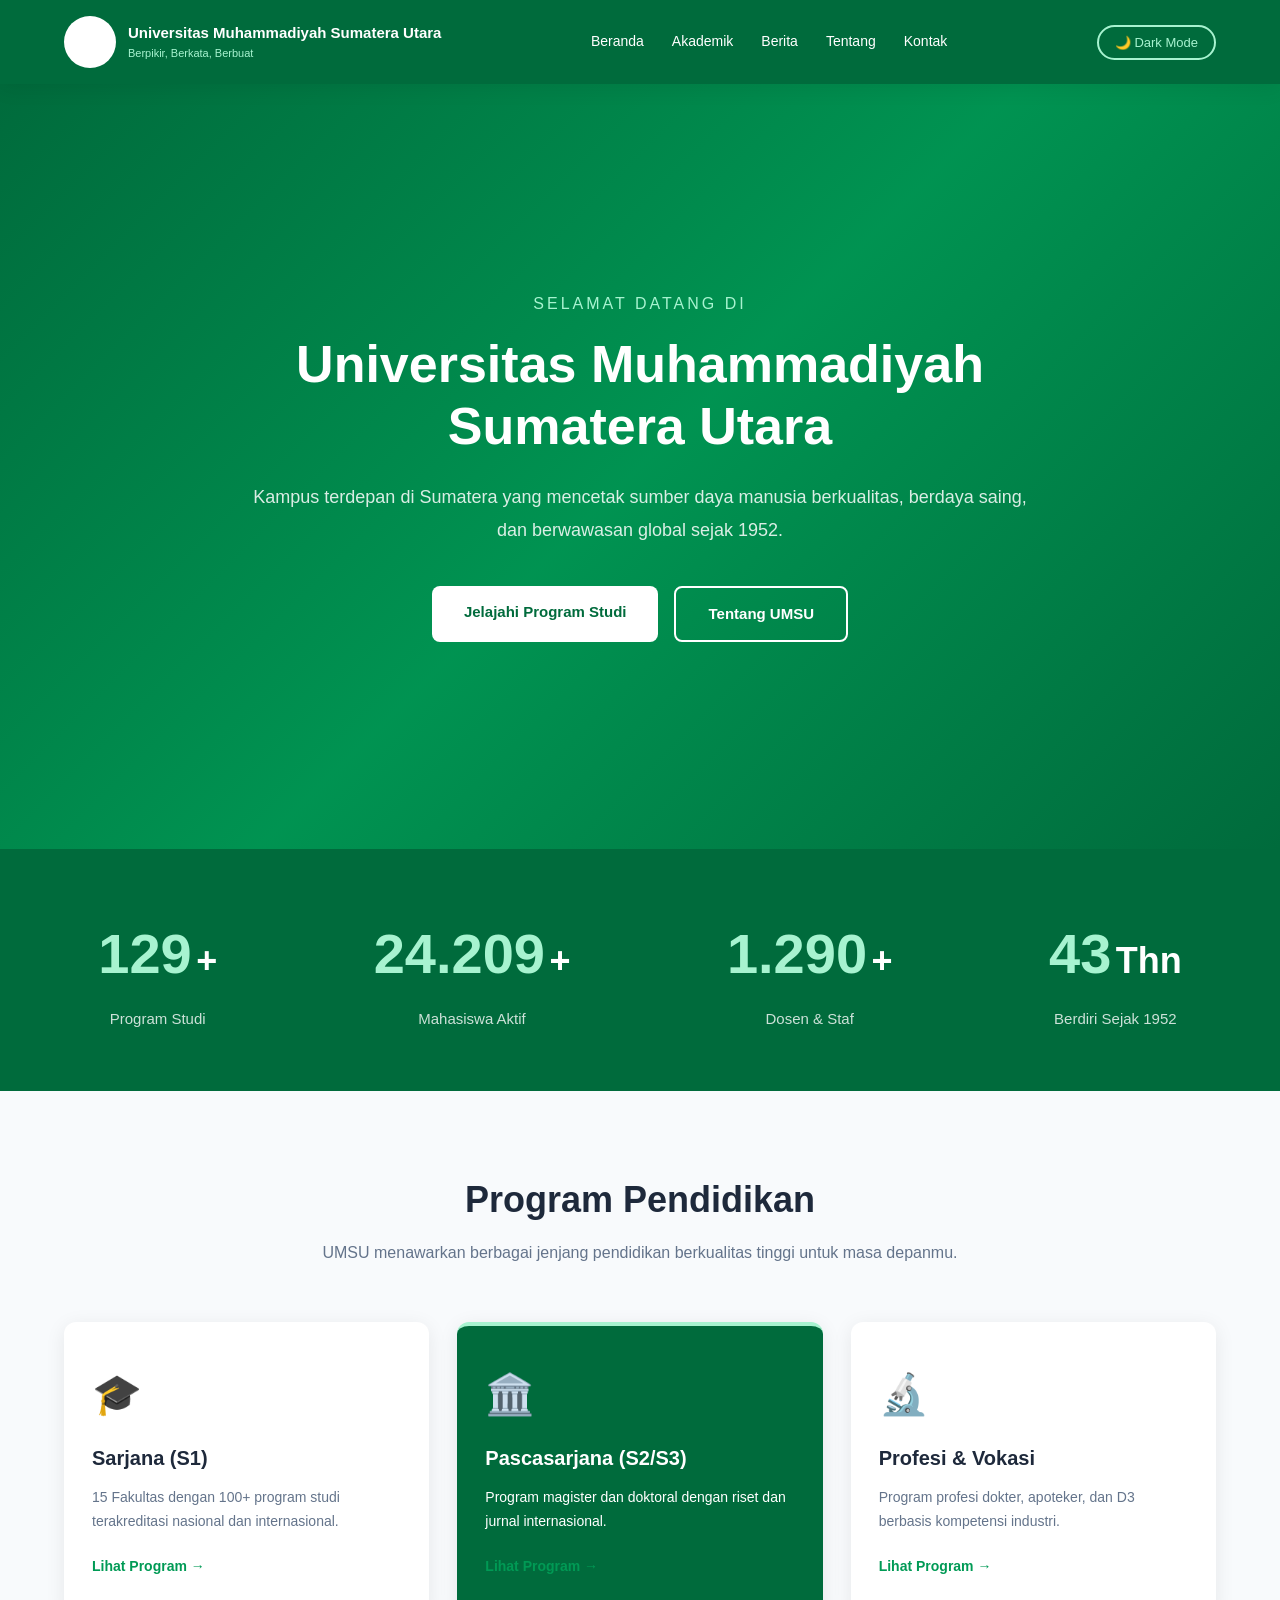
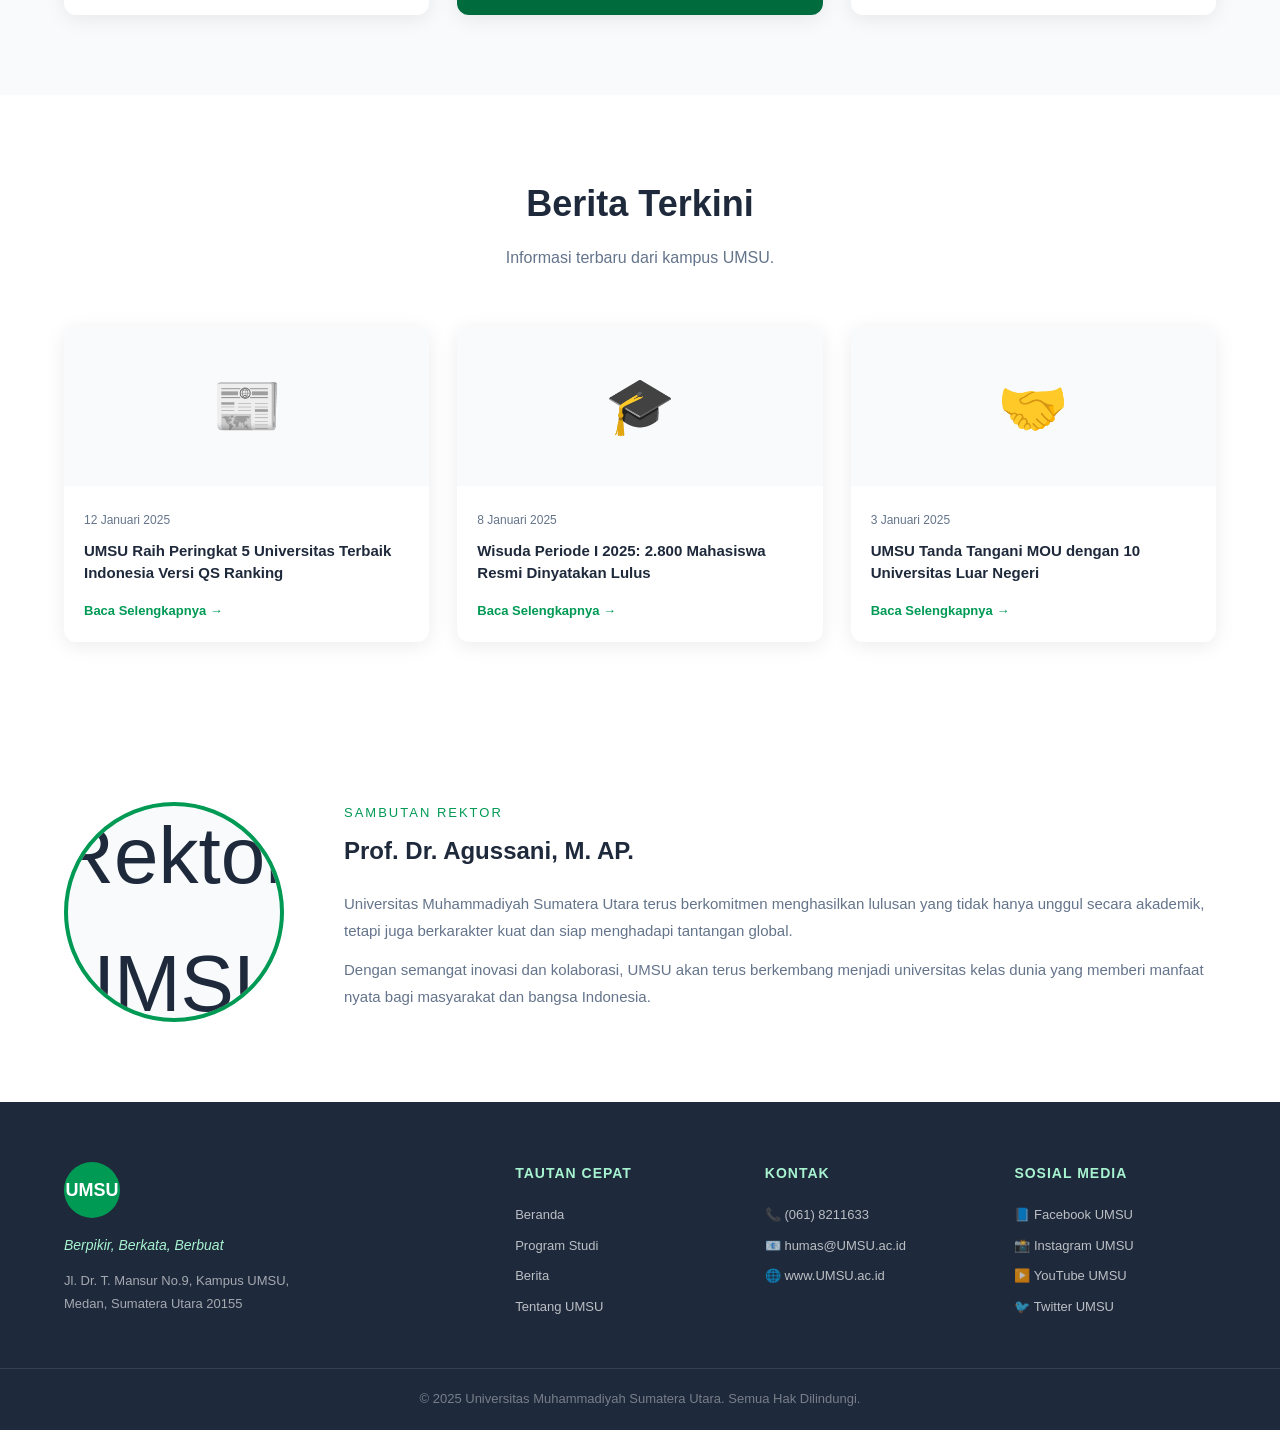
==== index.html @ 6f615d18 "Update and rename revi.index.html to index.html" ====
<!DOCTYPE html>
<html lang="id">

<head>
  <meta charset="UTF-8">
  <meta name="viewport" content="width=device-width, initial-scale=1.0">
  <title>Universitas Muhammadiyah Sumatera Utara</title>
  <link rel="stylesheet" href="style5-1.css">
</head>

<body>

  <!-- NAVBAR -->
  <header id="navbar">

    <div class="navbar-container">

      <!-- Logo kiri -->
      <div class="navbar-logo">
        <div class="logo-bulat"></div>
        <div class="logo-teks">
          <span class="logo-nama">Universitas Muhammadiyah Sumatera Utara</span>
          <span class="logo-sub">Berpikir, Berkata, Berbuat</span>
        </div>
      </div>

      <!-- Menu navigasi tengah -->
      <nav class="navbar-menu">
        <a href="#hero" class="menu-link">Beranda</a>
        <a href="#program" class="menu-link">Akademik</a>
        <a href="#berita" class="menu-link">Berita</a>
        <a href="#sambutan" class="menu-link">Tentang</a>
        <a href="#footer" class="menu-link">Kontak</a>
      </nav>

      <!-- Tombol kanan -->
      <button id="dark-toggle" class="tombol-dark">
        🌙 Dark Mode
      </button>

    </div>

  </header>

  <!-- HERO SECTION -->
  <section id="hero">

    <div class="hero-overlay">
      <div class="hero-konten">

        <p class="hero-label">Selamat Datang di</p>

        <h1 class="hero-judul">
          Universitas Muhammadiyah Sumatera Utara
        </h1>

        <p class="hero-sub">
          Kampus terdepan di Sumatera yang mencetak
          sumber daya manusia berkualitas, berdaya saing,
          dan berwawasan global sejak 1952.
        </p>

        <div class="hero-tombol-grup">
          <a href="#program" class="tombol-utama">
            Jelajahi Program Studi
          </a>
          <a href="#sambutan" class="tombol-outline">
            Tentang UMSU
          </a>
        </div>

      </div>
    </div>

  </section>

  <!-- STATISTIK -->
  <section id="statistik">

    <div class="statistik-container">

      <div class="stat-item">
        <span class="stat-angka" data-target="220">0</span>
        <span class="stat-satuan">+</span>
        <p class="stat-label">Program Studi</p>
      </div>

      <div class="stat-item">
        <span class="stat-angka" data-target="45000">0</span>
        <span class="stat-satuan">+</span>
        <p class="stat-label">Mahasiswa Aktif</p>
      </div>

      <div class="stat-item">
        <span class="stat-angka" data-target="2400">0</span>
        <span class="stat-satuan">+</span>
        <p class="stat-label">Dosen & Staf</p>
      </div>

      <div class="stat-item">
        <span class="stat-angka" data-target="72">0</span>
        <span class="stat-satuan">Thn</span>
        <p class="stat-label">Berdiri Sejak 1952</p>
      </div>

    </div>

  </section>

  <!-- PROGRAM STUDI -->
  <section id="program">

    <div class="section-wrapper">

      <div class="section-header">
        <h2 class="section-judul">Program Pendidikan</h2>
        <p class="section-sub">
          UMSU menawarkan berbagai jenjang pendidikan
          berkualitas tinggi untuk masa depanmu.
        </p>
      </div>

      <div class="program-grid">

        <div class="program-kartu">
          <div class="kartu-ikon">🎓</div>
          <h3 class="kartu-judul">Sarjana (S1)</h3>
          <p class="kartu-deskripsi">
            15 Fakultas dengan 100+ program studi
            terakreditasi nasional dan internasional.
          </p>
          <a href="#" class="kartu-link">Lihat Program →</a>
        </div>

        <div class="program-kartu unggulan">
          <div class="kartu-ikon">🏛️</div>
          <h3 class="kartu-judul">Pascasarjana (S2/S3)</h3>
          <p class="kartu-deskripsi">
            Program magister dan doktoral dengan
            riset dan jurnal internasional.
          </p>
          <a href="#" class="kartu-link">Lihat Program →</a>
        </div>

        <div class="program-kartu">
          <div class="kartu-ikon">🔬</div>
          <h3 class="kartu-judul">Profesi & Vokasi</h3>
          <p class="kartu-deskripsi">
            Program profesi dokter, apoteker,
            dan D3 berbasis kompetensi industri.
          </p>
          <a href="#" class="kartu-link">Lihat Program →</a>
        </div>

      </div>
    </div>

  </section>

  <!-- BERITA -->
  <section id="berita">

    <div class="section-wrapper">

      <div class="section-header">
        <h2 class="section-judul">Berita Terkini</h2>
        <p class="section-sub">Informasi terbaru dari kampus UMSU.</p>
      </div>

      <div class="berita-grid">

        <article class="berita-kartu">
          <div class="berita-gambar">📰</div>
          <div class="berita-isi">
            <span class="berita-tanggal">12 Januari 2025</span>
            <h3 class="berita-judul">
              UMSU Raih Peringkat 5 Universitas
              Terbaik Indonesia Versi QS Ranking
            </h3>
            <a href="#" class="berita-link">Baca Selengkapnya →</a>
          </div>
        </article>

        <article class="berita-kartu">
          <div class="berita-gambar">🎓</div>
          <div class="berita-isi">
            <span class="berita-tanggal">8 Januari 2025</span>
            <h3 class="berita-judul">
              Wisuda Periode I 2025: 2.800 Mahasiswa
              Resmi Dinyatakan Lulus
            </h3>
            <a href="#" class="berita-link">Baca Selengkapnya →</a>
          </div>
        </article>

        <article class="berita-kartu">
          <div class="berita-gambar">🤝</div>
          <div class="berita-isi">
            <span class="berita-tanggal">3 Januari 2025</span>
            <h3 class="berita-judul">
              UMSU Tanda Tangani MOU dengan
              10 Universitas Luar Negeri
            </h3>
            <a href="#" class="berita-link">Baca Selengkapnya →</a>
          </div>
        </article>

      </div>
    </div>

  </section>

  <!-- SAMBUTAN REKTOR -->
  <section id="sambutan">

    <div class="section-wrapper">
      <div class="sambutan-container">

        <div class="sambutan-gambar">
          <div class="foto-rektor">
            <img src="rektor.png" alt="Rektor UMSU" class=foto-rektor-img/></div>
        </div>

        <div class="sambutan-teks">
          <p class="sambutan-label">Sambutan Rektor</p>
          <h2 class="sambutan-nama">
            Prof. Dr. Agussani, M. AP.
          </h2>
          <p class="sambutan-isi">
            Universitas Muhammadiyah Sumatera Utara terus berkomitmen
            menghasilkan lulusan yang tidak hanya unggul
            secara akademik, tetapi juga berkarakter kuat
            dan siap menghadapi tantangan global.
          </p>
          <p class="sambutan-isi">
            Dengan semangat inovasi dan kolaborasi,
            UMSU akan terus berkembang menjadi universitas
            kelas dunia yang memberi manfaat nyata bagi
            masyarakat dan bangsa Indonesia.
          </p>
        </div>

      </div>
    </div>

  </section>

  <!-- FOOTER -->
  <footer id="footer">

    <div class="footer-container">

      <div class="footer-kolom">
        <div class="footer-logo">UMSU</div>
        <p class="footer-tagline">
          Berpikir, Berkata, Berbuat
        </p>
        <p class="footer-alamat">
          Jl. Dr. T. Mansur No.9, Kampus UMSU,<br>
          Medan, Sumatera Utara 20155
        </p>
      </div>

      <div class="footer-kolom">
        <h4 class="footer-judul-kolom">Tautan Cepat</h4>
        <a href="#hero" class="footer-link">Beranda</a>
        <a href="#program" class="footer-link">Program Studi</a>
        <a href="#berita" class="footer-link">Berita</a>
        <a href="#sambutan" class="footer-link">Tentang UMSU</a>
      </div>

      <div class="footer-kolom">
        <h4 class="footer-judul-kolom">Kontak</h4>
        <p class="footer-link">📞 (061) 8211633</p>
        <p class="footer-link">📧 humas@UMSU.ac.id</p>
        <p class="footer-link">🌐 www.UMSU.ac.id</p>
      </div>

      <div class="footer-kolom">
        <h4 class="footer-judul-kolom">Sosial Media</h4>
        <a href="https://www.facebook.com/UMSUMedan" class="footer-link">📘 Facebook UMSU</a>
        <a href="https://www.instagram.com/umsumedan" class="footer-link">📸 Instagram UMSU</a>
        <a href="https://www.youtube.com/@UMSUMedan" class="footer-link">▶️ YouTube UMSU</a>
        <a href="#" class="footer-link">🐦 Twitter UMSU</a>
      </div>

    </div>

    <div class="footer-bawah">
      <p>© 2025 Universitas Muhammadiyah Sumatera Utara. Semua Hak Dilindungi.</p>
    </div>

  </footer>

  <script src="script5-1.js"></script>
</body>

</html>
---- style5-1.css ----
/* =============================================
   UNIVERSITAS MUHAMMADIYAH SUMATERA UTARA — STYLE.CSS
   Tulis dari baris 1, jangan copy-paste!
   ============================================= */

/* CSS VARIABLES — palet warna utama USU */
:root {
  --hijau-tua:       #006B3C;
  --hijau-muda:      #009A55;
  --hijau-terang:    #A7F3D0;
  --putih:           #FFFFFF;
  --abu-gelap:       #1E293B;
  --abu-muda:        #64748B;
  --bg-section:      #F8FAFC;
  --shadow:           0 4px 20px rgba(0,0,0,0.08);
}

/* RESET DASAR — hapus margin/padding bawaan browser */
* {
  margin:       0;
  padding:      0;
  box-sizing:   border-box;
}

/* BODY */
body {
  font-family:      "Segoe UI", Arial, sans-serif;
  background-color: var(--putih);
  color:            var(--abu-gelap);
  line-height:      1.6;
}

/* SCROLL HALUS — untuk navigasi */
html {
  scroll-behavior: smooth;
}

/* =============================================
   NAVBAR
   ============================================= */

#navbar {
  position:         sticky;
  top:              0;
  z-index:          1000;
  background-color: var(--hijau-tua);
  box-shadow:       var(--shadow);
  transition:       all 0.3s ease;
}

.navbar-container {
  display:          flex;
  align-items:      center;
  justify-content:  space-between;
  max-width:        1200px;
  margin:           0 auto;
  padding:          16px 24px;
}

.navbar-logo {
  display:          flex;
  align-items:      center;
  gap:              12px;
}

.logo-bulat {
  width:            52px;
  height:           52px;
  background-color: var(--putih);
  color:            var(--hijau-tua);
  border-radius:    50%;
  display:          flex;
  align-items:      center;
  justify-content:  center;
  font-weight:      bold;
  font-size:        16px;
}

.logo-teks {
  display:          flex;
  flex-direction:   column;
}

.logo-nama {
  color:            var(--putih);
  font-weight:      bold;
  font-size:        15px;
}

.logo-sub {
  color:            var(--hijau-terang);
  font-size:        11px;
}

.navbar-menu {
  display:          flex;
  gap:              28px;
}

.menu-link {
  color:            var(--putih);
  text-decoration:  none;
  font-size:        14px;
  font-weight:      500;
  padding:          6px 0;
  border-bottom:    2px solid transparent;
  transition:       border-color 0.3s ease;
}

.menu-link:hover {
  border-bottom-color: var(--hijau-terang);
}

.tombol-dark {
  background-color: transparent;
  border:           2px solid var(--hijau-terang);
  color:            var(--hijau-terang);
  padding:          8px 16px;
  border-radius:    20px;
  cursor:           pointer;
  font-size:        13px;
  transition:       all 0.3s ease;
}

.tombol-dark:hover {
  background-color: var(--hijau-terang);
  color:            var(--hijau-tua);
}

/* =============================================
   HERO SECTION
   ============================================= */

#hero {
  min-height:       85vh;
  background-color: var(--hijau-tua);
  background-image: linear-gradient(
    135deg,
    rgba(0, 107, 60, 0.95) 0%,
    rgba(0, 154, 85, 0.85) 50%,
    rgba(0, 107, 60, 0.95) 100%
  );
  display:          flex;
  align-items:      center;
  justify-content:  center;
  position:         relative;
}

.hero-overlay {
  width:            100%;
  padding:          80px 24px;
}

.hero-konten {
  max-width:        800px;
  margin:           0 auto;
  text-align:       center;
}

.hero-label {
  color:            var(--hijau-terang);
  font-size:        16px;
  letter-spacing:   3px;
  text-transform:   uppercase;
  margin-bottom:    16px;
}

.hero-judul {
  color:            var(--putih);
  font-size:        52px;
  font-weight:      800;
  line-height:      1.2;
  margin-bottom:    24px;
}

.hero-sub {
  color:            rgba(255, 255, 255, 0.85);
  font-size:        18px;
  line-height:      1.8;
  margin-bottom:    40px;
}

.hero-tombol-grup {
  display:          flex;
  gap:              16px;
  justify-content:  center;
  flex-wrap:        wrap;
}

.tombol-utama {
  background-color: var(--putih);
  color:            var(--hijau-tua);
  padding:          14px 32px;
  border-radius:    8px;
  text-decoration:  none;
  font-weight:      700;
  font-size:        15px;
  transition:       all 0.3s ease;
}

.tombol-utama:hover {
  background-color: var(--hijau-terang);
  transform:        translateY(-2px);
}

.tombol-outline {
  border:           2px solid var(--putih);
  color:            var(--putih);
  padding:          14px 32px;
  border-radius:    8px;
  text-decoration:  none;
  font-weight:      700;
  font-size:        15px;
  transition:       all 0.3s ease;
}

.tombol-outline:hover {
  background-color: var(--putih);
  color:            var(--hijau-tua);
  transform:        translateY(-2px);
}

/* =============================================
   STATISTIK
   ============================================= */

#statistik {
  background-color: var(--hijau-tua);
  padding:          60px 24px;
}

.statistik-container {
  display:          flex;
  justify-content:  space-around;
  align-items:      center;
  max-width:        1200px;
  margin:           0 auto;
  flex-wrap:        wrap;
  gap:              40px;
}

.stat-item {
  text-align:       center;
  color:            var(--putih);
}

.stat-angka {
  font-size:        56px;
  font-weight:      800;
  color:            var(--hijau-terang);
}

.stat-satuan {
  font-size:        36px;
  font-weight:      700;
  color:            var(--putih);
}

.stat-label {
  font-size:        15px;
  color:            rgba(255, 255, 255, 0.8);
  margin-top:       8px;
}

/* =============================================
   REUSABLE SECTION STYLES
   ============================================= */

.section-wrapper {
  max-width:        1200px;
  margin:           0 auto;
  padding:          80px 24px;
}

.section-header {
  text-align:       center;
  margin-bottom:    56px;
}

.section-judul {
  font-size:        36px;
  font-weight:      800;
  color:            var(--abu-gelap);
  margin-bottom:    12px;
}

.section-sub {
  font-size:        16px;
  color:            var(--abu-muda);
}

/* =============================================
   PROGRAM STUDI
   ============================================= */

#program {
  background-color: var(--bg-section);
}

.program-grid {
  display:                  grid;
  grid-template-columns:    repeat(3, 1fr);
  gap:                      28px;
}

.program-kartu {
  background-color: var(--putih);
  border-radius:    12px;
  padding:          36px 28px;
  box-shadow:       var(--shadow);
  transition:       transform 0.3s ease, box-shadow 0.3s ease;
  border-top:       4px solid transparent;
}

.program-kartu:hover {
  transform:    translateY(-6px);
  box-shadow:   0 12px 36px rgba(0,0,0,0.12);
  border-top:   4px solid var(--hijau-muda);
}

.program-kartu.unggulan {
  background-color: var(--hijau-tua);
  border-top:       4px solid var(--hijau-terang);
}

.program-kartu.unggulan .kartu-judul,
.program-kartu.unggulan .kartu-deskripsi {
  color: var(--putih);
}

.kartu-ikon {
  font-size:        40px;
  margin-bottom:    16px;
}

.kartu-judul {
  font-size:        20px;
  font-weight:      700;
  margin-bottom:    12px;
  color:            var(--abu-gelap);
}

.kartu-deskripsi {
  font-size:        14px;
  color:            var(--abu-muda);
  line-height:      1.7;
  margin-bottom:    20px;
}

.kartu-link {
  color:            var(--hijau-muda);
  text-decoration:  none;
  font-weight:      600;
  font-size:        14px;
}

/* =============================================
   BERITA
   ============================================= */

.berita-grid {
  display:                  grid;
  grid-template-columns:    repeat(3, 1fr);
  gap:                      28px;
}

.berita-kartu {
  background-color:         var(--putih);
  border-radius:            12px;
  overflow:                 hidden;
  box-shadow:               var(--shadow);
  transition:               transform 0.3s ease;
}

.berita-kartu:hover {
  transform: translateY(-4px);
}

.berita-gambar {
  background-color: var(--bg-section);
  height:           160px;
  display:          flex;
  align-items:      center;
  justify-content:  center;
  font-size:        56px;
}

.berita-isi {
  padding: 20px;
}

.berita-tanggal {
  font-size:    12px;
  color:        var(--abu-muda);
}

.berita-judul {
  font-size:    15px;
  font-weight:  700;
  margin:       8px 0 12px;
  line-height:  1.5;
  color:        var(--abu-gelap);
}

.berita-link {
  color:            var(--hijau-muda);
  text-decoration:  none;
  font-size:        13px;
  font-weight:      600;
}

/* =============================================
   SAMBUTAN REKTOR
   ============================================= */

.sambutan-container {
  display:      flex;
  gap:          60px;
  align-items:  center;
}

.sambutan-gambar {
  flex-shrink: 0;
}

.foto-rektor {
  width:            220px;
  height:           220px;
  background-color: var(--bg-section);
  border-radius:    50%;
  display:          flex;
  align-items:      center;
  justify-content:  center;
  font-size:        80px;
  border:           4px solid var(--hijau-muda);
  overflow:         hidden;
}

.foto-rektor-img  {
    width:              100%;
    height:             100%;
    object-fit:         cover;
    object-position:    top center;
    border-radius:      50%;
}

.sambutan-label {
  color:            var(--hijau-muda);
  font-size:        13px;
  letter-spacing:   2px;
  text-transform:   uppercase;
  margin-bottom:    8px;
}

.sambutan-nama {
  font-size:        24px;
  font-weight:      800;
  color:            var(--abu-gelap);
  margin-bottom:    20px;
}

.sambutan-isi {
  font-size:        15px;
  line-height:      1.8;
  color:            var(--abu-muda);
  margin-bottom:    12px;
}

/* =============================================
   FOOTER
   ============================================= */

#footer {
  background-color: var(--abu-gelap);
  color:            var(--putih);
}

.footer-container {
  display:               grid;
  grid-template-columns: 2fr 1fr 1fr 1fr;
  gap:                  48px;
  max-width:            1200px;
  margin:               0 auto;
  padding:              60px 24px 40px;
}

.footer-logo {
  width:                56px;
  height:               56px;
  background-color:     var(--hijau-muda);
  border-radius:        50%;
  display:              flex;
  align-items:          center;
  justify-content:      center;
  font-weight:          bold;
  font-size:            18px;
  margin-bottom:        16px;
}

.footer-tagline {
  color:                var(--hijau-terang);
  font-style:           italic;
  margin-bottom:        12px;
  font-size:            14px;
}

.footer-alamat {
  color:             rgba(255,255,255,0.6);
  font-size:           13px;
  line-height:         1.8;
}

.footer-judul-kolom {
  color:            var(--hijau-terang);
  font-size:        14px;
  font-weight:      700;
  margin-bottom:    20px;
  letter-spacing:   1px;
  text-transform:   uppercase;
}

.footer-link {
  display:          block;
  color:            rgba(255,255,255,0.7);
  text-decoration:  none;
  font-size:        13px;
  margin-bottom:    10px;
  transition:       color 0.2s ease;
}

.footer-link:hover {
  color:            var(--hijau-terang);
}

.footer-bawah {
  text-align:       center;
  padding:          20px 24px;
  border-top:       1px solid rgba(255,255,255,0.1);
  font-size:        13px;
  color:            rgba(255,255,255,0.4);
}

/* =============================================
   DARK MODE
   ============================================= */

body.dark-mode {
  background-color: #0F172A;
  color: #E2E8F0;
}

body.dark-mode .section-judul,
body.dark-mode .sambutan-nama,
body.dark-mode .berita-judul,
body.dark-mode .kartu-judul {
  color: #E2E8F0;
}

body.dark-mode .program-kartu,
body.dark-mode .berita-kartu {
  background-color: #1E293B;
}

body.dark-mode #program,
body.dark-mode #berita {
  background-color: #0F172A;
}

/* =============================================
   NAVBAR SAAT DI-SCROLL
   ============================================= */

#navbar.navbar-scroll {
  background-color:      rgba(0, 60, 30, 0.98);
  box-shadow:            0 4px 24px rgba(0,0,0,0.25);
  padding:               0;
}

#navbar.navbar-scroll .navbar-container {
  padding: 10px 24px;
}
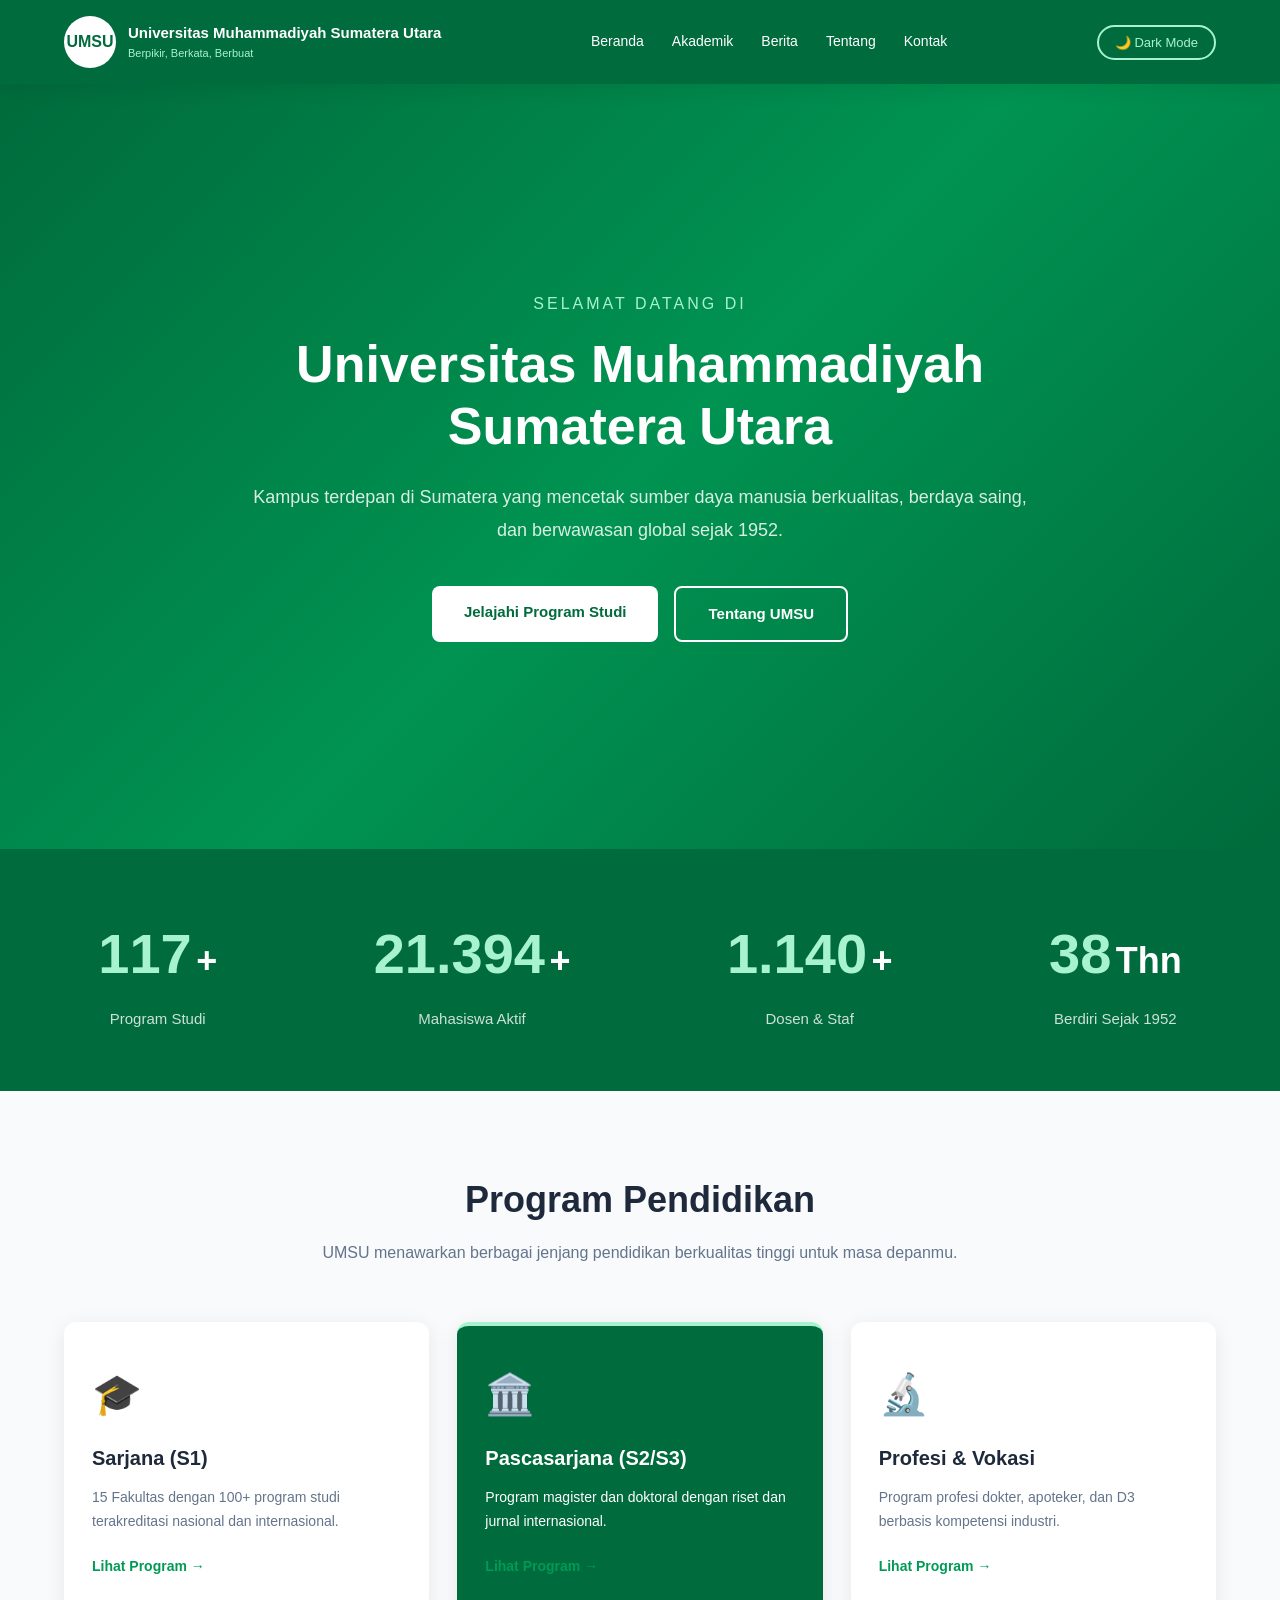
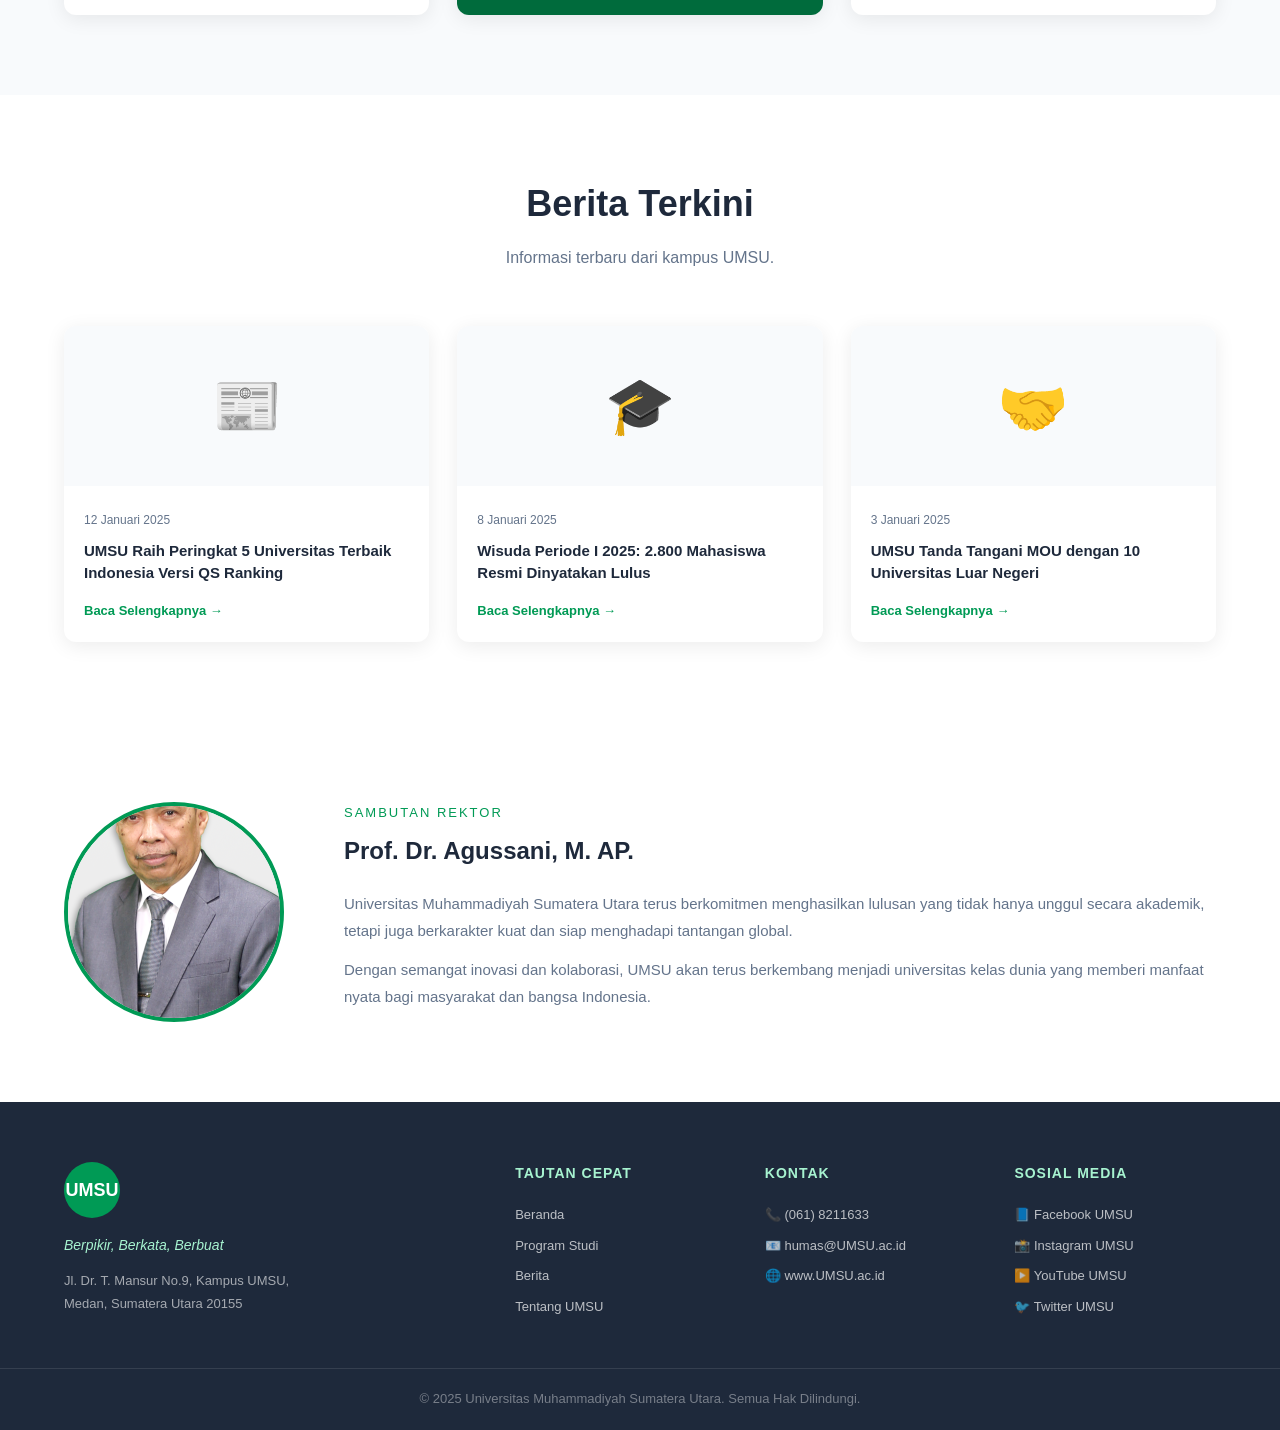
==== commit 3f71f24b: "Update index.html" ====
--- a/index.html
+++ b/index.html
@@ -17,7 +17,7 @@
 
       <!-- Logo kiri -->
       <div class="navbar-logo">
-        <div class="logo-bulat"></div>
+        <div class="logo-bulat">UMSU</div>
         <div class="logo-teks">
           <span class="logo-nama">Universitas Muhammadiyah Sumatera Utara</span>
           <span class="logo-sub">Berpikir, Berkata, Berbuat</span>
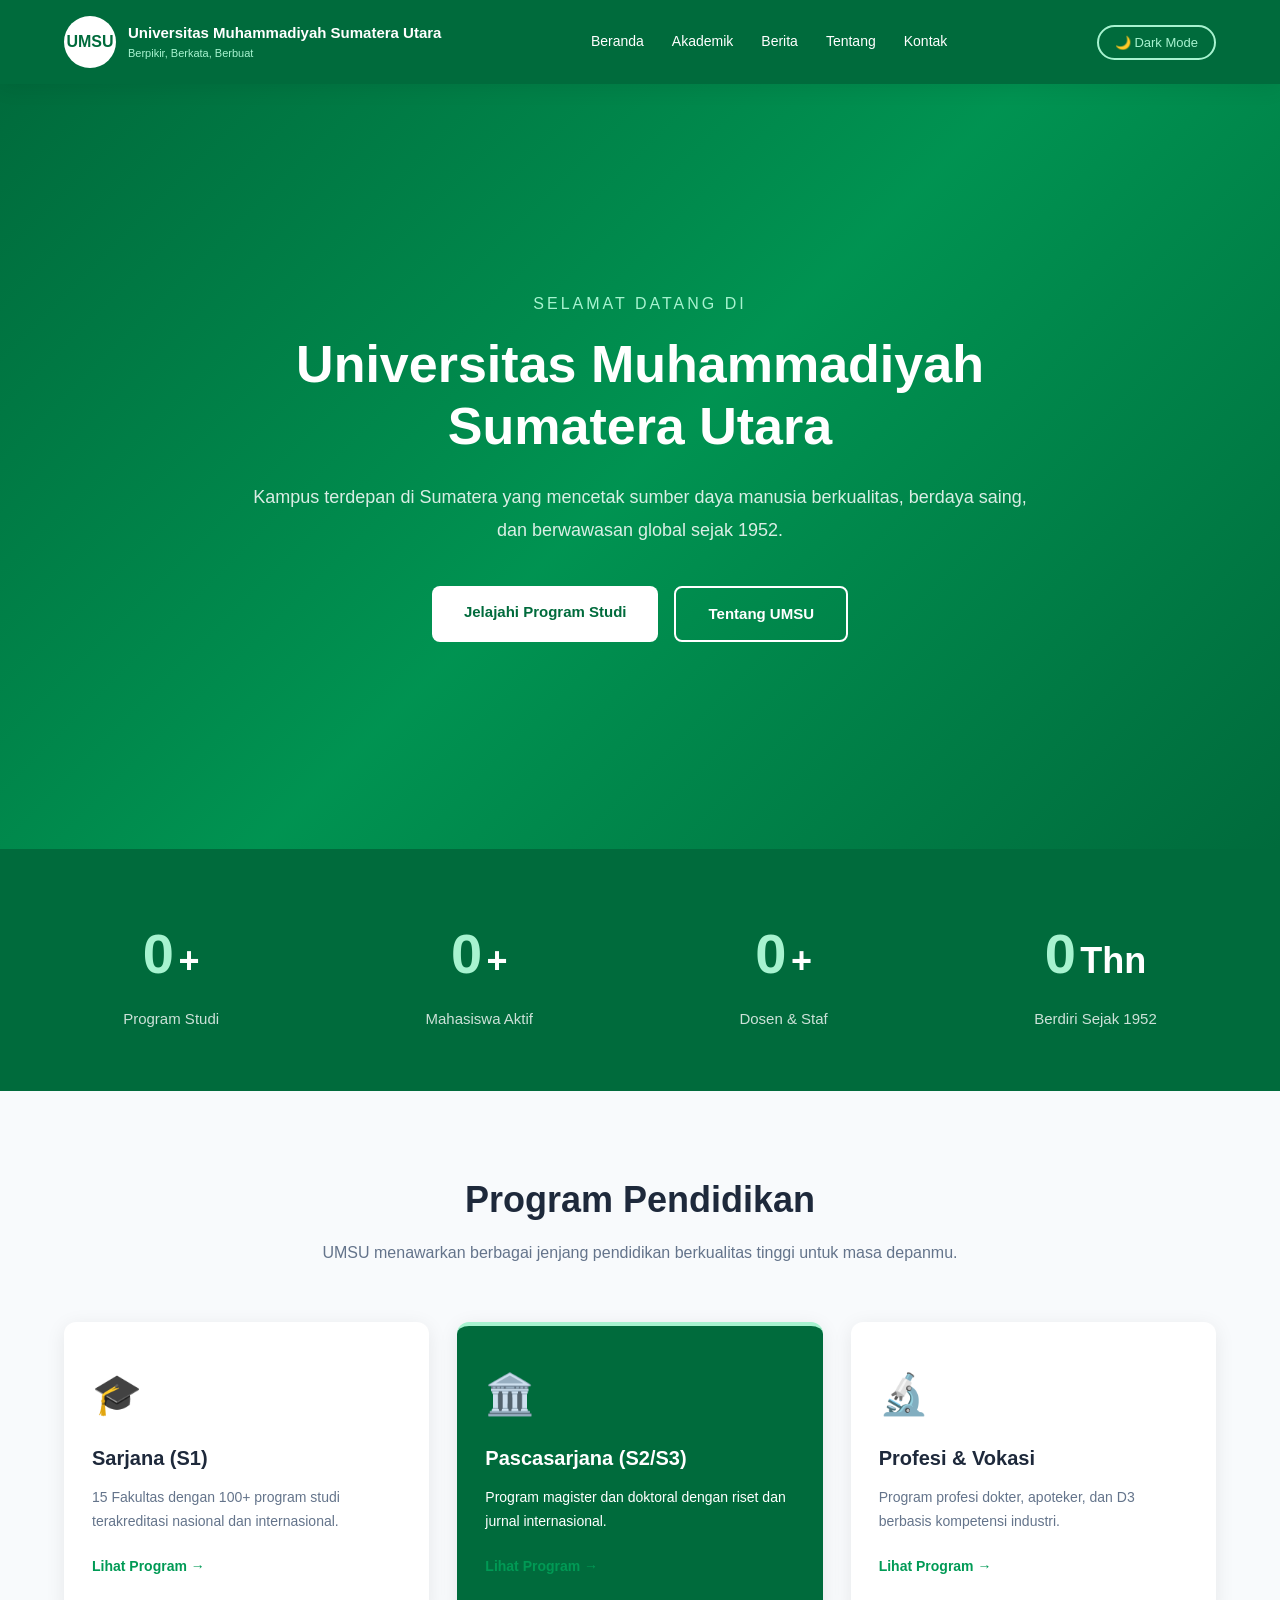
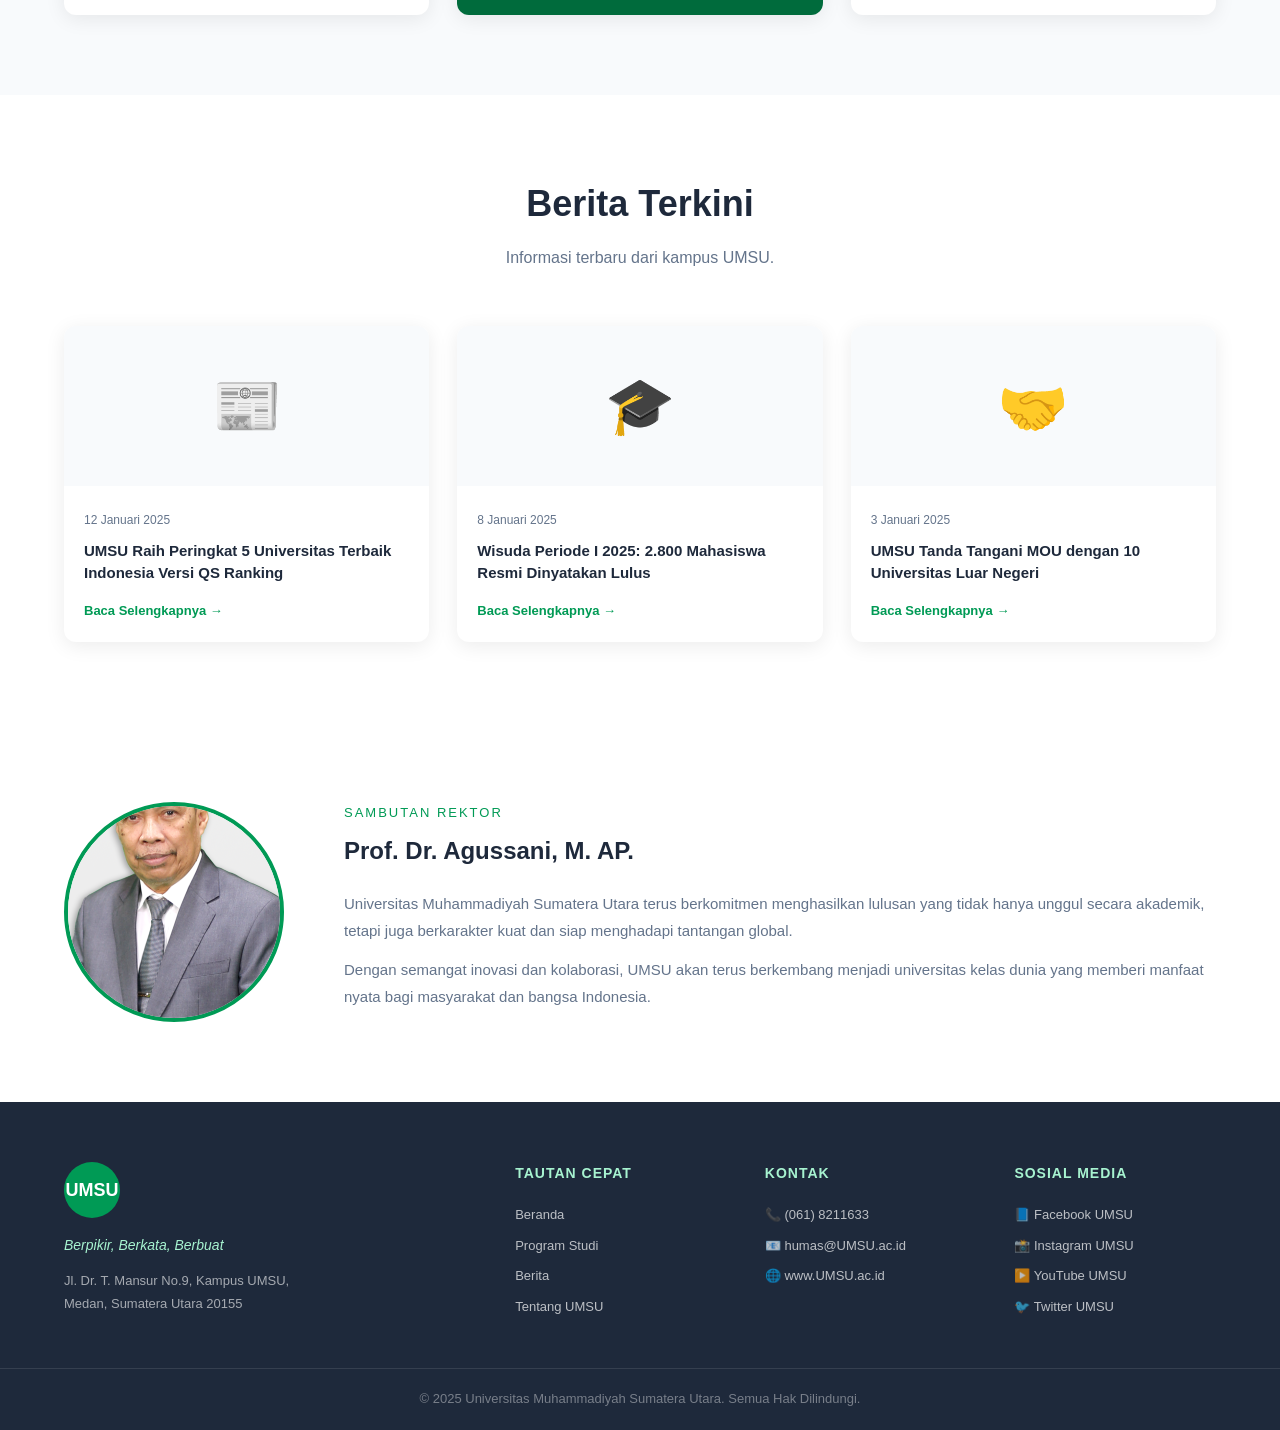
==== commit cdf277ec: "Update index.html" ====
--- a/index.html
+++ b/index.html
@@ -5,7 +5,7 @@
   <meta charset="UTF-8">
   <meta name="viewport" content="width=device-width, initial-scale=1.0">
   <title>Universitas Muhammadiyah Sumatera Utara</title>
-  <link rel="stylesheet" href="style5-1.css">
+  <link rel="stylesheet" href="style.css">
 </head>
 
 <body>
@@ -292,7 +292,7 @@
 
   </footer>
 
-  <script src="script5-1.js"></script>
+  <script src="script.js"></script>
 </body>
 
 </html>
--- a/style.css
+++ b/style.css
@@ -0,0 +1,581 @@
+/* =============================================
+   UNIVERSITAS MUHAMMADIYAH SUMATERA UTARA — STYLE.CSS
+   Tulis dari baris 1, jangan copy-paste!
+   ============================================= */
+
+/* CSS VARIABLES — palet warna utama USU */
+:root {
+  --hijau-tua:       #006B3C;
+  --hijau-muda:      #009A55;
+  --hijau-terang:    #A7F3D0;
+  --putih:           #FFFFFF;
+  --abu-gelap:       #1E293B;
+  --abu-muda:        #64748B;
+  --bg-section:      #F8FAFC;
+  --shadow:           0 4px 20px rgba(0,0,0,0.08);
+}
+
+/* RESET DASAR — hapus margin/padding bawaan browser */
+* {
+  margin:       0;
+  padding:      0;
+  box-sizing:   border-box;
+}
+
+/* BODY */
+body {
+  font-family:      "Segoe UI", Arial, sans-serif;
+  background-color: var(--putih);
+  color:            var(--abu-gelap);
+  line-height:      1.6;
+}
+
+/* SCROLL HALUS — untuk navigasi */
+html {
+  scroll-behavior: smooth;
+}
+
+/* =============================================
+   NAVBAR
+   ============================================= */
+
+#navbar {
+  position:         sticky;
+  top:              0;
+  z-index:          1000;
+  background-color: var(--hijau-tua);
+  box-shadow:       var(--shadow);
+  transition:       all 0.3s ease;
+}
+
+.navbar-container {
+  display:          flex;
+  align-items:      center;
+  justify-content:  space-between;
+  max-width:        1200px;
+  margin:           0 auto;
+  padding:          16px 24px;
+}
+
+.navbar-logo {
+  display:          flex;
+  align-items:      center;
+  gap:              12px;
+}
+
+.logo-bulat {
+  width:            52px;
+  height:           52px;
+  background-color: var(--putih);
+  color:            var(--hijau-tua);
+  border-radius:    50%;
+  display:          flex;
+  align-items:      center;
+  justify-content:  center;
+  font-weight:      bold;
+  font-size:        16px;
+}
+
+.logo-teks {
+  display:          flex;
+  flex-direction:   column;
+}
+
+.logo-nama {
+  color:            var(--putih);
+  font-weight:      bold;
+  font-size:        15px;
+}
+
+.logo-sub {
+  color:            var(--hijau-terang);
+  font-size:        11px;
+}
+
+.navbar-menu {
+  display:          flex;
+  gap:              28px;
+}
+
+.menu-link {
+  color:            var(--putih);
+  text-decoration:  none;
+  font-size:        14px;
+  font-weight:      500;
+  padding:          6px 0;
+  border-bottom:    2px solid transparent;
+  transition:       border-color 0.3s ease;
+}
+
+.menu-link:hover {
+  border-bottom-color: var(--hijau-terang);
+}
+
+.tombol-dark {
+  background-color: transparent;
+  border:           2px solid var(--hijau-terang);
+  color:            var(--hijau-terang);
+  padding:          8px 16px;
+  border-radius:    20px;
+  cursor:           pointer;
+  font-size:        13px;
+  transition:       all 0.3s ease;
+}
+
+.tombol-dark:hover {
+  background-color: var(--hijau-terang);
+  color:            var(--hijau-tua);
+}
+
+/* =============================================
+   HERO SECTION
+   ============================================= */
+
+#hero {
+  min-height:       85vh;
+  background-color: var(--hijau-tua);
+  background-image: linear-gradient(
+    135deg,
+    rgba(0, 107, 60, 0.95) 0%,
+    rgba(0, 154, 85, 0.85) 50%,
+    rgba(0, 107, 60, 0.95) 100%
+  );
+  display:          flex;
+  align-items:      center;
+  justify-content:  center;
+  position:         relative;
+}
+
+.hero-overlay {
+  width:            100%;
+  padding:          80px 24px;
+}
+
+.hero-konten {
+  max-width:        800px;
+  margin:           0 auto;
+  text-align:       center;
+}
+
+.hero-label {
+  color:            var(--hijau-terang);
+  font-size:        16px;
+  letter-spacing:   3px;
+  text-transform:   uppercase;
+  margin-bottom:    16px;
+}
+
+.hero-judul {
+  color:            var(--putih);
+  font-size:        52px;
+  font-weight:      800;
+  line-height:      1.2;
+  margin-bottom:    24px;
+}
+
+.hero-sub {
+  color:            rgba(255, 255, 255, 0.85);
+  font-size:        18px;
+  line-height:      1.8;
+  margin-bottom:    40px;
+}
+
+.hero-tombol-grup {
+  display:          flex;
+  gap:              16px;
+  justify-content:  center;
+  flex-wrap:        wrap;
+}
+
+.tombol-utama {
+  background-color: var(--putih);
+  color:            var(--hijau-tua);
+  padding:          14px 32px;
+  border-radius:    8px;
+  text-decoration:  none;
+  font-weight:      700;
+  font-size:        15px;
+  transition:       all 0.3s ease;
+}
+
+.tombol-utama:hover {
+  background-color: var(--hijau-terang);
+  transform:        translateY(-2px);
+}
+
+.tombol-outline {
+  border:           2px solid var(--putih);
+  color:            var(--putih);
+  padding:          14px 32px;
+  border-radius:    8px;
+  text-decoration:  none;
+  font-weight:      700;
+  font-size:        15px;
+  transition:       all 0.3s ease;
+}
+
+.tombol-outline:hover {
+  background-color: var(--putih);
+  color:            var(--hijau-tua);
+  transform:        translateY(-2px);
+}
+
+/* =============================================
+   STATISTIK
+   ============================================= */
+
+#statistik {
+  background-color: var(--hijau-tua);
+  padding:          60px 24px;
+}
+
+.statistik-container {
+  display:          flex;
+  justify-content:  space-around;
+  align-items:      center;
+  max-width:        1200px;
+  margin:           0 auto;
+  flex-wrap:        wrap;
+  gap:              40px;
+}
+
+.stat-item {
+  text-align:       center;
+  color:            var(--putih);
+}
+
+.stat-angka {
+  font-size:        56px;
+  font-weight:      800;
+  color:            var(--hijau-terang);
+}
+
+.stat-satuan {
+  font-size:        36px;
+  font-weight:      700;
+  color:            var(--putih);
+}
+
+.stat-label {
+  font-size:        15px;
+  color:            rgba(255, 255, 255, 0.8);
+  margin-top:       8px;
+}
+
+/* =============================================
+   REUSABLE SECTION STYLES
+   ============================================= */
+
+.section-wrapper {
+  max-width:        1200px;
+  margin:           0 auto;
+  padding:          80px 24px;
+}
+
+.section-header {
+  text-align:       center;
+  margin-bottom:    56px;
+}
+
+.section-judul {
+  font-size:        36px;
+  font-weight:      800;
+  color:            var(--abu-gelap);
+  margin-bottom:    12px;
+}
+
+.section-sub {
+  font-size:        16px;
+  color:            var(--abu-muda);
+}
+
+/* =============================================
+   PROGRAM STUDI
+   ============================================= */
+
+#program {
+  background-color: var(--bg-section);
+}
+
+.program-grid {
+  display:                  grid;
+  grid-template-columns:    repeat(3, 1fr);
+  gap:                      28px;
+}
+
+.program-kartu {
+  background-color: var(--putih);
+  border-radius:    12px;
+  padding:          36px 28px;
+  box-shadow:       var(--shadow);
+  transition:       transform 0.3s ease, box-shadow 0.3s ease;
+  border-top:       4px solid transparent;
+}
+
+.program-kartu:hover {
+  transform:    translateY(-6px);
+  box-shadow:   0 12px 36px rgba(0,0,0,0.12);
+  border-top:   4px solid var(--hijau-muda);
+}
+
+.program-kartu.unggulan {
+  background-color: var(--hijau-tua);
+  border-top:       4px solid var(--hijau-terang);
+}
+
+.program-kartu.unggulan .kartu-judul,
+.program-kartu.unggulan .kartu-deskripsi {
+  color: var(--putih);
+}
+
+.kartu-ikon {
+  font-size:        40px;
+  margin-bottom:    16px;
+}
+
+.kartu-judul {
+  font-size:        20px;
+  font-weight:      700;
+  margin-bottom:    12px;
+  color:            var(--abu-gelap);
+}
+
+.kartu-deskripsi {
+  font-size:        14px;
+  color:            var(--abu-muda);
+  line-height:      1.7;
+  margin-bottom:    20px;
+}
+
+.kartu-link {
+  color:            var(--hijau-muda);
+  text-decoration:  none;
+  font-weight:      600;
+  font-size:        14px;
+}
+
+/* =============================================
+   BERITA
+   ============================================= */
+
+.berita-grid {
+  display:                  grid;
+  grid-template-columns:    repeat(3, 1fr);
+  gap:                      28px;
+}
+
+.berita-kartu {
+  background-color:         var(--putih);
+  border-radius:            12px;
+  overflow:                 hidden;
+  box-shadow:               var(--shadow);
+  transition:               transform 0.3s ease;
+}
+
+.berita-kartu:hover {
+  transform: translateY(-4px);
+}
+
+.berita-gambar {
+  background-color: var(--bg-section);
+  height:           160px;
+  display:          flex;
+  align-items:      center;
+  justify-content:  center;
+  font-size:        56px;
+}
+
+.berita-isi {
+  padding: 20px;
+}
+
+.berita-tanggal {
+  font-size:    12px;
+  color:        var(--abu-muda);
+}
+
+.berita-judul {
+  font-size:    15px;
+  font-weight:  700;
+  margin:       8px 0 12px;
+  line-height:  1.5;
+  color:        var(--abu-gelap);
+}
+
+.berita-link {
+  color:            var(--hijau-muda);
+  text-decoration:  none;
+  font-size:        13px;
+  font-weight:      600;
+}
+
+/* =============================================
+   SAMBUTAN REKTOR
+   ============================================= */
+
+.sambutan-container {
+  display:      flex;
+  gap:          60px;
+  align-items:  center;
+}
+
+.sambutan-gambar {
+  flex-shrink: 0;
+}
+
+.foto-rektor {
+  width:            220px;
+  height:           220px;
+  background-color: var(--bg-section);
+  border-radius:    50%;
+  display:          flex;
+  align-items:      center;
+  justify-content:  center;
+  font-size:        80px;
+  border:           4px solid var(--hijau-muda);
+  overflow:         hidden;
+}
+
+.foto-rektor-img  {
+    width:              100%;
+    height:             100%;
+    object-fit:         cover;
+    object-position:    top center;
+    border-radius:      50%;
+}
+
+.sambutan-label {
+  color:            var(--hijau-muda);
+  font-size:        13px;
+  letter-spacing:   2px;
+  text-transform:   uppercase;
+  margin-bottom:    8px;
+}
+
+.sambutan-nama {
+  font-size:        24px;
+  font-weight:      800;
+  color:            var(--abu-gelap);
+  margin-bottom:    20px;
+}
+
+.sambutan-isi {
+  font-size:        15px;
+  line-height:      1.8;
+  color:            var(--abu-muda);
+  margin-bottom:    12px;
+}
+
+/* =============================================
+   FOOTER
+   ============================================= */
+
+#footer {
+  background-color: var(--abu-gelap);
+  color:            var(--putih);
+}
+
+.footer-container {
+  display:               grid;
+  grid-template-columns: 2fr 1fr 1fr 1fr;
+  gap:                  48px;
+  max-width:            1200px;
+  margin:               0 auto;
+  padding:              60px 24px 40px;
+}
+
+.footer-logo {
+  width:                56px;
+  height:               56px;
+  background-color:     var(--hijau-muda);
+  border-radius:        50%;
+  display:              flex;
+  align-items:          center;
+  justify-content:      center;
+  font-weight:          bold;
+  font-size:            18px;
+  margin-bottom:        16px;
+}
+
+.footer-tagline {
+  color:                var(--hijau-terang);
+  font-style:           italic;
+  margin-bottom:        12px;
+  font-size:            14px;
+}
+
+.footer-alamat {
+  color:             rgba(255,255,255,0.6);
+  font-size:           13px;
+  line-height:         1.8;
+}
+
+.footer-judul-kolom {
+  color:            var(--hijau-terang);
+  font-size:        14px;
+  font-weight:      700;
+  margin-bottom:    20px;
+  letter-spacing:   1px;
+  text-transform:   uppercase;
+}
+
+.footer-link {
+  display:          block;
+  color:            rgba(255,255,255,0.7);
+  text-decoration:  none;
+  font-size:        13px;
+  margin-bottom:    10px;
+  transition:       color 0.2s ease;
+}
+
+.footer-link:hover {
+  color:            var(--hijau-terang);
+}
+
+.footer-bawah {
+  text-align:       center;
+  padding:          20px 24px;
+  border-top:       1px solid rgba(255,255,255,0.1);
+  font-size:        13px;
+  color:            rgba(255,255,255,0.4);
+}
+
+/* =============================================
+   DARK MODE
+   ============================================= */
+
+body.dark-mode {
+  background-color: #0F172A;
+  color: #E2E8F0;
+}
+
+body.dark-mode .section-judul,
+body.dark-mode .sambutan-nama,
+body.dark-mode .berita-judul,
+body.dark-mode .kartu-judul {
+  color: #E2E8F0;
+}
+
+body.dark-mode .program-kartu,
+body.dark-mode .berita-kartu {
+  background-color: #1E293B;
+}
+
+body.dark-mode #program,
+body.dark-mode #berita {
+  background-color: #0F172A;
+}
+
+/* =============================================
+   NAVBAR SAAT DI-SCROLL
+   ============================================= */
+
+#navbar.navbar-scroll {
+  background-color:      rgba(0, 60, 30, 0.98);
+  box-shadow:            0 4px 24px rgba(0,0,0,0.25);
+  padding:               0;
+}
+
+#navbar.navbar-scroll .navbar-container {
+  padding: 10px 24px;
+}
